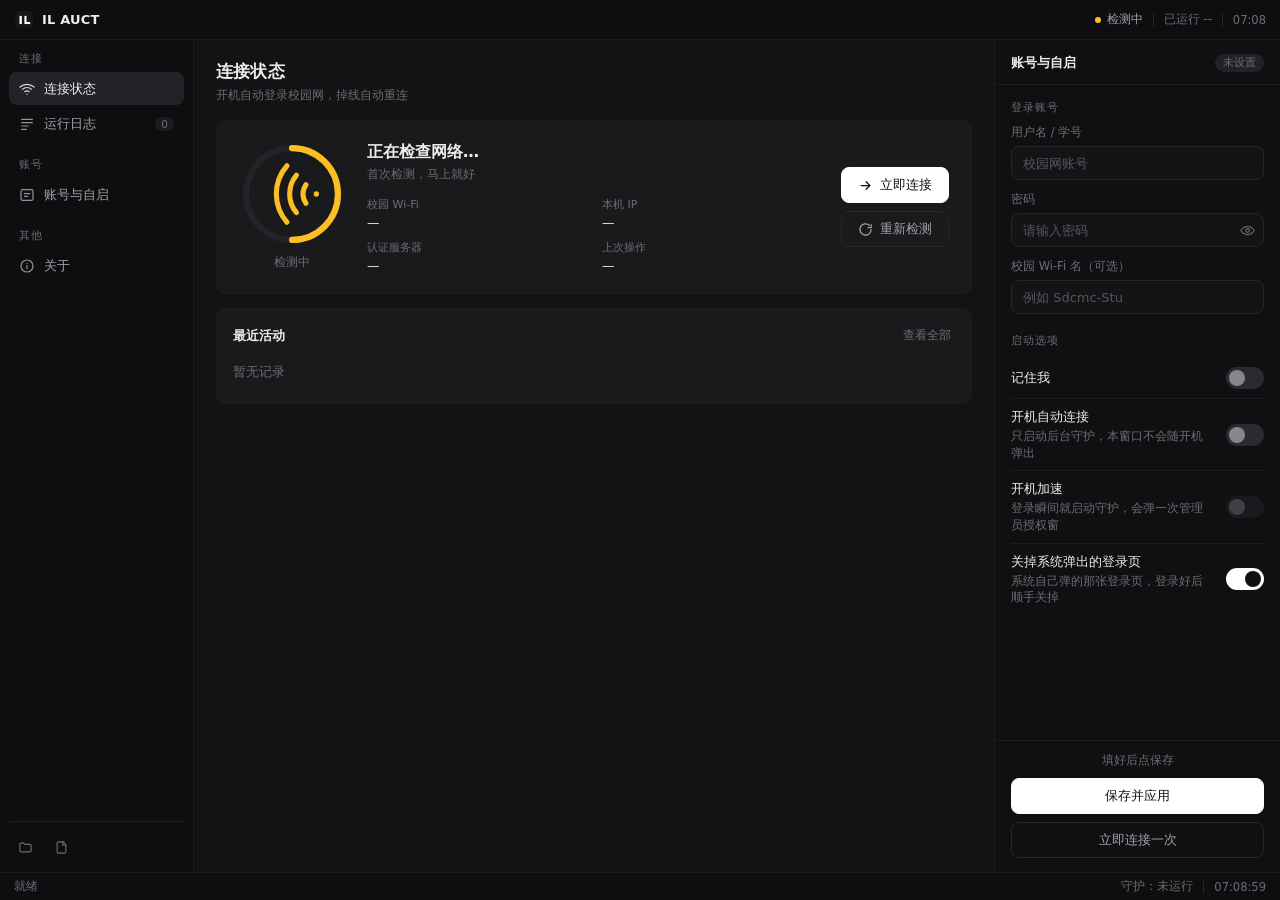
==== CampusNetAssistant/web/index.html @ ff13b821 "feat: IL AUCT 首次提交 校园网自动登录助手：图形外壳 + 守护进程 + 开机加速 + 卸载器。 底层自动登录能力基于 demo133/campusnet（MIT）。  Co-Author" ====
<!DOCTYPE html>
<html lang="zh-CN">
<head>
<meta charset="UTF-8">
<title>IL AUCT</title>
<link rel="icon" href="favicon.ico">
<link rel="stylesheet" href="style.css">
</head>
<body>

<div id="app">

  <!-- ==================== 标题栏 ==================== -->
  <header id="titlebar">
    <div class="tb-left">
      <div class="tb-logo">
        <img src="logo.png" alt="">
      </div>
      <span class="tb-title">IL AUCT</span>
      <span class="tb-ver" id="tb-ver"></span>
    </div>

    <div class="tb-right">
      <div class="tb-stat">
        <span class="tb-dot" id="tb-dot"></span>
        <span id="tb-status-text">检测中</span>
      </div>
      <div class="tb-sep"></div>
      <div class="tb-stat tb-muted" id="tb-uptime">已运行 --</div>
      <div class="tb-sep"></div>
      <div class="tb-stat tb-muted" id="tb-clock">--:--</div>
    </div>
  </header>

  <!-- ==================== 主体 ==================== -->
  <div id="main">

    <!-- ---------- 侧边栏 ---------- -->
    <nav id="sidebar">
      <div class="nav-group">
        <div class="nav-label">连接</div>
        <button class="nav-item active" data-page="home">
          <svg class="ni" viewBox="0 0 24 24" fill="none" stroke="currentColor" stroke-width="1.8" stroke-linecap="round">
            <path d="M5 12.55a11 11 0 0 1 14.08 0"/><path d="M1.42 9a16 16 0 0 1 21.16 0"/>
            <path d="M8.53 16.11a6 6 0 0 1 6.95 0"/><circle cx="12" cy="20" r="1" fill="currentColor" stroke="none"/>
          </svg>
          <span>连接状态</span>
        </button>
        <button class="nav-item" data-page="logs">
          <svg class="ni" viewBox="0 0 24 24" fill="none" stroke="currentColor" stroke-width="1.8" stroke-linecap="round">
            <path d="M4 5h16M4 10h16M4 15h10M4 20h7"/>
          </svg>
          <span>运行日志</span>
          <em class="badge" id="log-badge">0</em>
        </button>
      </div>

      <div class="nav-group">
        <div class="nav-label">账号</div>
        <button class="nav-item" data-page="account">
          <svg class="ni" viewBox="0 0 24 24" fill="none" stroke="currentColor" stroke-width="1.8" stroke-linecap="round">
            <rect x="3" y="4" width="18" height="16" rx="2.5"/><path d="M8 10h8M8 14h5"/>
          </svg>
          <span>账号与自启</span>
        </button>
      </div>

      <div class="nav-group">
        <div class="nav-label">其他</div>
        <button class="nav-item" data-page="about">
          <svg class="ni" viewBox="0 0 24 24" fill="none" stroke="currentColor" stroke-width="1.8" stroke-linecap="round">
            <circle cx="12" cy="12" r="9"/><path d="M12 11v5M12 8h.01"/>
          </svg>
          <span>关于</span>
        </button>
      </div>

      <div class="sidebar-foot">
        <button class="icon-btn" id="btn-data-dir" title="打开数据目录">
          <svg viewBox="0 0 24 24" fill="none" stroke="currentColor" stroke-width="1.8" stroke-linecap="round">
            <path d="M3 7a2 2 0 0 1 2-2h4l2 2h8a2 2 0 0 1 2 2v8a2 2 0 0 1-2 2H5a2 2 0 0 1-2-2z"/>
          </svg>
        </button>
        <button class="icon-btn" id="btn-log-dir" title="打开日志目录">
          <svg viewBox="0 0 24 24" fill="none" stroke="currentColor" stroke-width="1.8" stroke-linecap="round">
            <path d="M14 3v5h5"/><path d="M15 3H7a2 2 0 0 0-2 2v14a2 2 0 0 0 2 2h10a2 2 0 0 0 2-2V8z"/>
          </svg>
        </button>
      </div>
    </nav>

    <!-- ---------- 内容区 ---------- -->
    <section id="content">

      <!-- 页面：连接状态 -->
      <div class="page active" id="page-home">
        <div class="page-head">
          <h1>连接状态</h1>
          <p>开机自动登录校园网，掉线自动重连</p>
        </div>

        <div class="card status-card" id="status-card">
          <div class="status-ring" id="status-ring">
            <svg viewBox="0 0 120 120">
              <circle class="ring-track" cx="60" cy="60" r="52"/>
              <circle class="ring-bar" id="ring-bar" cx="60" cy="60" r="52"/>
            </svg>
            <div class="ring-center">
              <svg class="ring-icon" id="ring-icon" viewBox="0 0 24 24" fill="none" stroke="currentColor" stroke-width="1.9" stroke-linecap="round">
                <path d="M5 12.55a11 11 0 0 1 14.08 0"/><path d="M1.42 9a16 16 0 0 1 21.16 0"/>
                <path d="M8.53 16.11a6 6 0 0 1 6.95 0"/><circle cx="12" cy="20" r="1" fill="currentColor" stroke="none"/>
              </svg>
              <div class="ring-text" id="ring-text">检测中</div>
            </div>
          </div>

          <div class="status-info">
            <div class="status-headline" id="status-headline">正在检查网络…</div>
            <div class="status-sub" id="status-sub">请稍候</div>

            <div class="kv-grid">
              <div class="kv">
                <div class="kv-k">校园 Wi-Fi</div>
                <div class="kv-v" id="kv-ssid">—</div>
              </div>
              <div class="kv">
                <div class="kv-k">本机 IP</div>
                <div class="kv-v" id="kv-ip">—</div>
              </div>
              <div class="kv">
                <div class="kv-k">认证服务器</div>
                <div class="kv-v" id="kv-server">—</div>
              </div>
              <div class="kv">
                <div class="kv-k">上次操作</div>
                <div class="kv-v" id="kv-last">—</div>
              </div>
            </div>
          </div>

          <div class="status-actions">
            <button class="btn btn-primary" id="btn-connect">
              <svg class="bi" viewBox="0 0 24 24" fill="none" stroke="currentColor" stroke-width="2" stroke-linecap="round">
                <path d="M5 12h13M13 6l6 6-6 6"/>
              </svg>
              <span id="btn-connect-text">立即连接</span>
            </button>
            <button class="btn btn-ghost" id="btn-refresh">
              <svg class="bi" viewBox="0 0 24 24" fill="none" stroke="currentColor" stroke-width="2" stroke-linecap="round">
                <path d="M21 12a9 9 0 1 1-3-6.7"/><path d="M21 4v5h-5"/>
              </svg>
              重新检测
            </button>
          </div>
        </div>

        <div class="card">
          <div class="card-head">
            <span class="card-title">最近活动</span>
            <button class="link-btn" data-goto="logs">查看全部</button>
          </div>
          <div class="mini-log" id="mini-log">
            <div class="mini-empty">暂无记录</div>
          </div>
        </div>
      </div>

      <!-- 页面：运行日志 -->
      <div class="page" id="page-logs">
        <div class="page-head">
          <h1>运行日志</h1>
          <p>后台每次检查、每次登录的记录</p>
        </div>
        <div class="card card-flush">
          <div class="card-head">
            <span class="card-title">最近 <span id="log-count">0</span> 条</span>
            <div class="head-actions">
              <button class="btn btn-sm btn-ghost" id="btn-log-refresh">刷新</button>
              <button class="btn btn-sm btn-ghost" id="btn-log-file">打开日志文件</button>
            </div>
          </div>
          <pre class="log-view" id="log-view">加载中…</pre>
        </div>
      </div>

      <!-- 页面：账号与自启 -->
      <div class="page" id="page-account">
        <div class="page-head">
          <h1>账号与自启</h1>
          <p>填好账号密码 → 保存 → 这个窗口就可以关掉了。以后开机后台自动登录，不会再弹出来。</p>
        </div>

        <div class="card">
          <div class="card-head"><span class="card-title">登录账号</span></div>
          <div class="form">
            <label class="field">
              <span class="field-label">用户名 / 学号</span>
              <input type="text" id="in-user" class="input" placeholder="请输入校园网账号" autocomplete="off" spellcheck="false">
            </label>
            <label class="field">
              <span class="field-label">密码</span>
              <div class="input-wrap">
                <input type="password" id="in-pass" class="input" placeholder="请输入密码" autocomplete="off">
                <button class="eye" id="btn-eye" type="button" title="显示 / 隐藏">
                  <svg viewBox="0 0 24 24" fill="none" stroke="currentColor" stroke-width="1.8" stroke-linecap="round">
                    <path d="M1.5 12S5 5.5 12 5.5S22.5 12 22.5 12S19 18.5 12 18.5S1.5 12 1.5 12z"/>
                    <circle cx="12" cy="12" r="3"/>
                  </svg>
                </button>
              </div>
            </label>
            <label class="field">
              <span class="field-label">校园 Wi-Fi 名（可选）</span>
              <input type="text" id="in-ssid" class="input" placeholder="例如 Sdcmc-Stu；留空则只做认证、不自动切换" autocomplete="off" spellcheck="false">
            </label>
          </div>
        </div>

        <div class="card">
          <div class="card-head"><span class="card-title">启动选项</span></div>
          <div class="form">
            <label class="switch-row">
              <span class="switch-text">
                <b>记住我</b>
                <em>把账号密码保存在本机，下次打开自动填好</em>
              </span>
              <span class="switch"><input type="checkbox" id="ck-remember"><i></i></span>
            </label>
            <label class="switch-row">
              <span class="switch-text">
                <b>开机自动连接</b>
                <em>开机后由后台静默守护登录校园网；本软件窗口不会跟着开机弹出</em>
              </span>
              <span class="switch"><input type="checkbox" id="ck-autostart"><i></i></span>
            </label>
            <label class="switch-row">
              <span class="switch-text">
                <b>开机加速</b>
                <em>让守护在登录瞬间就启动，不再排在桌面之后（能早十几秒通网）。开启时会弹一次管理员授权窗</em>
              </span>
              <span class="switch"><input type="checkbox" id="ck-fastboot"><i></i></span>
            </label>
            <label class="switch-row">
              <span class="switch-text">
                <b>关掉系统弹出的登录页</b>
                <em>Windows 检测到校园网需要认证时会自己弹一张登录页；本程序登录好后顺手把它关掉</em>
              </span>
              <span class="switch"><input type="checkbox" id="ck-popup"><i></i></span>
            </label>
            <div class="hint" id="autostart-hint"></div>
          </div>
        </div>

        <div class="form-actions">
          <button class="btn btn-primary" id="btn-save">
            <svg class="bi" viewBox="0 0 24 24" fill="none" stroke="currentColor" stroke-width="2" stroke-linecap="round">
              <path d="M5 13l4 4L19 7"/>
            </svg>
            保存并应用
          </button>
          <button class="btn btn-ghost" id="btn-test">测试登录</button>
        </div>

        <div class="card note-card">
          <div class="card-head"><span class="card-title">说明</span></div>
          <ul class="notes">
            <li>密码保存在本机 <code id="path-cfg">config.json</code>，不会上传到任何地方。</li>
            <li>「开机自动连接」写进系统启动项（注册表 Run）。开机拉起的是<b>无界面的后台守护进程</b>，不是这个窗口 —— 想关掉随时取消勾选并保存。</li>
            <li>「开机加速」会在系统里多建一个<b>「登录时」计划任务</b>，让守护在登录瞬间就启动 —— 比系统启动项早十几秒。开启和关闭都要管理员权限，所以会弹一次授权窗；取消勾选保存即移除。</li>
            <li>设置完可以直接关掉窗口，后台照常运行；哪天想改账号或换 Wi-Fi，再打开它就回来了。</li>
            <li>「校园 Wi-Fi 名」填了以后，开机若是先连上了别的网络，会自动切回校园网；留空则只做认证、不切网。</li>
            <li>如果不想保存密码，取消「记住我」即可 —— 但这样开机就没法自动登录了。</li>
          </ul>
        </div>
      </div>

      <!-- 页面：关于 -->
      <div class="page" id="page-about">
        <div class="page-head">
          <h1>关于</h1>
          <p>校园网自动登录工具</p>
        </div>

        <div class="card">
          <div class="card-head"><span class="card-title">运行状态</span></div>
          <div class="kv-grid kv-grid-2">
            <div class="kv"><div class="kv-k">版本</div><div class="kv-v" id="ab-ver">—</div></div>
            <div class="kv"><div class="kv-k">认证方式</div><div class="kv-v" id="ab-provider">—</div></div>
            <div class="kv"><div class="kv-k">配置目录</div><div class="kv-v mono" id="ab-cfgdir">—</div></div>
            <div class="kv"><div class="kv-k">日志文件</div><div class="kv-v mono" id="ab-logfile">—</div></div>
          </div>
          <div class="head-actions" style="margin-top:14px">
            <button class="btn btn-sm btn-ghost" id="btn-open-cfgdir">打开配置目录</button>
            <button class="btn btn-sm btn-ghost" id="btn-open-logfile">打开日志文件</button>
            <button class="btn btn-sm btn-ghost" id="btn-open-dir">打开配置文件夹</button>
          </div>
        </div>

        <div class="card">
          <div class="card-head"><span class="card-title">它做了什么</span></div>
          <ul class="notes">
            <li>用你填的账号密码，走学校门户的认证接口登录，全程在后台完成。</li>
            <li>每 3 分钟检查一次网络；掉线了自动重连，被切到别的 Wi-Fi 也会自己切回校园网。</li>
            <li>开机后 3 分钟是「热身期」：立刻试第一次，之后每 5 秒一次，所以在刚开机那几十秒里连得比较积极。</li>
            <li>开机自启的是<b>后台静默守护</b>，不是这个窗口 —— 这个窗口只在你手动打开时才出现。</li>
          </ul>
        </div>
      </div>

    </section>

    <!-- ---------- 右侧面板：账号与自启（常驻） ---------- -->
    <aside id="panel">
      <div class="panel-head">
        <span class="panel-title">账号与自启</span>
        <span class="pill" id="pill-state">未保存</span>
      </div>

      <div class="panel-scroll">
        <div class="panel-group">
          <div class="panel-group-title">登录账号</div>
          <label class="field">
            <span class="field-label">用户名 / 学号</span>
            <input type="text" id="p-user" class="input" placeholder="校园网账号" autocomplete="off" spellcheck="false">
          </label>
          <label class="field">
            <span class="field-label">密码</span>
            <div class="input-wrap">
              <input type="password" id="p-pass" class="input" placeholder="密码" autocomplete="off">
              <button class="eye" id="p-eye" type="button" title="显示 / 隐藏">
                <svg viewBox="0 0 24 24" fill="none" stroke="currentColor" stroke-width="1.8" stroke-linecap="round">
                  <path d="M1.5 12S5 5.5 12 5.5S22.5 12 22.5 12S19 18.5 12 18.5S1.5 12 1.5 12z"/>
                  <circle cx="12" cy="12" r="3"/>
                </svg>
              </button>
            </div>
          </label>
          <label class="field">
            <span class="field-label">校园 Wi-Fi 名（可选）</span>
            <input type="text" id="p-ssid" class="input" placeholder="例如 Sdcmc-Stu" autocomplete="off" spellcheck="false">
          </label>
        </div>

        <div class="panel-group">
          <div class="panel-group-title">启动选项</div>
          <label class="switch-row">
            <span class="switch-text"><b>记住我</b></span>
            <span class="switch"><input type="checkbox" id="p-remember"><i></i></span>
          </label>
          <label class="switch-row">
            <span class="switch-text">
              <b>开机自动连接</b>
              <em>只启动后台守护，本窗口不会随开机弹出</em>
            </span>
            <span class="switch"><input type="checkbox" id="p-autostart"><i></i></span>
          </label>
          <label class="switch-row">
            <span class="switch-text">
              <b>开机加速</b>
              <em>登录瞬间就启动守护，会弹一次管理员授权窗</em>
            </span>
            <span class="switch"><input type="checkbox" id="p-fastboot"><i></i></span>
          </label>
          <label class="switch-row">
            <span class="switch-text">
              <b>关掉系统弹出的登录页</b>
              <em>系统自己弹的那张登录页，登录好后顺手关掉</em>
            </span>
            <span class="switch"><input type="checkbox" id="p-popup"><i></i></span>
          </label>
          <div class="hint" id="p-hint"></div>
        </div>
      </div>

      <div class="panel-foot">
        <div class="panel-note" id="panel-note">填好后点保存</div>
        <button class="btn btn-primary btn-block" id="p-save">保存并应用</button>
        <button class="btn btn-ghost btn-block" id="p-connect">立即连接一次</button>
      </div>
    </aside>
  </div>

  <!-- ==================== 状态栏 ==================== -->
  <footer id="statusbar">
    <div class="sb-left">
      <span class="sb-item" id="sb-state">就绪</span>
    </div>
    <div class="sb-right">
      <span class="sb-item" id="sb-watch">守护：未运行</span>
      <span class="sb-sep"></span>
      <span class="sb-item" id="sb-time">--:--:--</span>
    </div>
  </footer>
</div>

<div id="toast-wrap"></div>
<script src="app.js"></script>
</body>
</html>
---- CampusNetAssistant/web/style.css ----
/* ============================================================
   IL AUCT —— 深色界面
   视觉参考：AIAS（Tauri/WebView2 深色工具类应用）
   标题栏 + 左导航 + 中内容 + 右参数面板 + 底部状态栏
   ============================================================ */

:root {
  --bg:            #0b0b0c;
  --bg-side:       #0e0e10;
  --bg-main:       #131315;
  --bg-panel:      #101012;
  --card:          #1a1a1d;
  --card-hi:       #202024;
  --border:        #26262b;
  --border-soft:   #1e1e22;
  --text:          #ededf0;
  --text-2:        #a1a1a8;
  --text-3:        #6c6c74;
  --green:         #4ade80;
  --red:           #f87171;
  --amber:         #fbbf24;
  --blue:          #60a5fa;
  --radius:        10px;
  --radius-sm:     8px;
}

* { box-sizing: border-box; }

html, body {
  height: 100%; margin: 0; padding: 0;
  background: var(--bg);
  overflow: hidden;
}

body {
  font-family: "Microsoft YaHei UI", "Microsoft YaHei", "Segoe UI", system-ui, sans-serif;
  font-size: 13px;
  color: var(--text);
  -webkit-font-smoothing: antialiased;
  user-select: none;
  cursor: default;
}

input, textarea { user-select: text; }

#app { display: flex; flex-direction: column; height: 100vh; }

/* ==================== 标题栏 ==================== */
#titlebar {
  flex: 0 0 auto; height: 40px;
  display: flex; align-items: center; justify-content: space-between;
  padding: 0 14px;
  background: var(--bg-side);
  border-bottom: 1px solid var(--border-soft);
}

.tb-left { display: flex; align-items: center; gap: 8px; }
.tb-logo {
  width: 20px; height: 20px; display: grid; place-items: center;
}
.tb-logo img, .tb-logo svg { width: 18px; height: 18px; display: block; border-radius: 5px; }
.tb-title { font-size: 13px; font-weight: 600; letter-spacing: .2px; }
.tb-ver { font-size: 11px; color: var(--text-3); }

.tb-right { display: flex; align-items: center; gap: 10px; }
.tb-stat {
  display: flex; align-items: center; gap: 6px;
  font-size: 11.5px; color: var(--text-2);
}
.tb-muted { color: var(--text-3); }
.tb-sep { width: 1px; height: 14px; background: var(--border); }

.tb-dot {
  width: 6px; height: 6px; border-radius: 50%;
  background: var(--text-3); flex: 0 0 auto;
}
.tb-dot.on  { background: var(--green); box-shadow: 0 0 7px rgba(74,222,128,.55); }
.tb-dot.off { background: var(--red);   box-shadow: 0 0 7px rgba(248,113,113,.5); }
.tb-dot.busy{ background: var(--amber); }

.win-btns { display: flex; gap: 2px; margin-left: 2px; }
.win-btn {
  width: 30px; height: 26px; border: 0; background: transparent;
  color: var(--text-2); border-radius: 6px; cursor: pointer;
  display: grid; place-items: center;
}
.win-btn svg { width: 12px; height: 12px; stroke: currentColor; stroke-width: 1.4; fill: none; }
.win-btn:hover { background: #232327; color: var(--text); }
.win-close:hover { background: #c0392b; color: #fff; }

/* ==================== 主体 ==================== */
#main { flex: 1 1 auto; display: flex; min-height: 0; }

/* ---------- 侧边栏 ---------- */
#sidebar {
  flex: 0 0 auto; width: 194px;
  background: var(--bg-side);
  border-right: 1px solid var(--border-soft);
  display: flex; flex-direction: column;
  padding: 12px 9px 10px;
}
.nav-group { margin-bottom: 16px; }
.nav-label {
  font-size: 10.5px; color: var(--text-3);
  letter-spacing: .9px; padding: 0 10px 6px;
}
.nav-item {
  display: flex; align-items: center; gap: 9px;
  width: 100%; height: 33px; padding: 0 10px; margin-bottom: 2px;
  border: 0; border-radius: var(--radius-sm);
  background: transparent; color: var(--text-2);
  font-size: 13px; font-family: inherit; text-align: left;
  cursor: pointer; transition: background .13s, color .13s;
}
.nav-item:hover { background: #17171a; color: var(--text); }
.nav-item.active { background: #232327; color: var(--text); font-weight: 500; }
.nav-item .ni { width: 16px; height: 16px; flex: 0 0 auto; opacity: .9; }
.nav-item .badge {
  margin-left: auto; font-style: normal; font-size: 10.5px;
  color: var(--text-3); background: #1c1c20;
  padding: 1px 6px; border-radius: 99px;
}
.nav-item.active .badge { color: var(--text-2); background: #2e2e34; }

.sidebar-foot {
  margin-top: auto; display: flex; gap: 4px;
  padding-top: 10px; border-top: 1px solid var(--border-soft);
}
.icon-btn {
  width: 32px; height: 30px; border: 0; border-radius: 7px;
  background: transparent; color: var(--text-3); cursor: pointer;
  display: grid; place-items: center;
}
.icon-btn svg { width: 15px; height: 15px; }
.icon-btn:hover { background: #1c1c20; color: var(--text); }

/* ---------- 内容区 ---------- */
#content {
  flex: 1 1 auto; min-width: 0; overflow-y: auto;
  background: var(--bg-main);
  padding: 20px 22px 26px;
}

.page { display: none; }
.page.active { display: block; animation: fade .16s ease; }
@keyframes fade { from { opacity: 0; transform: translateY(4px);} to { opacity: 1; transform: none;} }

.page-head { margin-bottom: 16px; }
.page-head h1 {
  margin: 0 0 4px; font-size: 17px; font-weight: 600; letter-spacing: .2px;
}
.page-head p { margin: 0; font-size: 12px; color: var(--text-3); }

.card {
  background: var(--card);
  border: 1px solid var(--border-soft);
  border-radius: var(--radius);
  padding: 16px;
  margin-bottom: 14px;
}
.card-flush { padding: 0; overflow: hidden; }
.card-head {
  display: flex; align-items: center; justify-content: space-between;
  margin-bottom: 12px;
}
.card-flush .card-head { padding: 14px 16px 10px; margin-bottom: 0; }
.card-title { font-size: 13px; font-weight: 600; }
.head-actions { display: flex; gap: 8px; }

.link-btn {
  border: 0; background: transparent; color: var(--text-3);
  font-size: 12px; font-family: inherit; cursor: pointer; padding: 2px 4px;
  border-radius: 5px;
}
.link-btn:hover { color: var(--text); background: #202024; }

/* ---------- 状态卡 ---------- */
.status-card {
  display: flex; align-items: center; gap: 22px;
  padding: 20px 22px;
}

/* 圈 106px 在顶部，状态文字挂在圈下方 —— 容器高度要把文字那一条也算进去 */
.status-ring { position: relative; width: 106px; height: 132px; flex: 0 0 auto; }
.status-ring > svg { position: absolute; top: 0; left: 0; width: 106px; height: 106px; transform: rotate(-90deg); }
.ring-track { fill: none; stroke: #232328; stroke-width: 7; }
.ring-bar {
  fill: none; stroke: var(--text-3); stroke-width: 7; stroke-linecap: round;
  stroke-dasharray: 327; stroke-dashoffset: 327;
  transition: stroke-dashoffset .7s cubic-bezier(.4,0,.2,1), stroke .3s;
}
.status-ring.on  .ring-bar { stroke: var(--green); stroke-dashoffset: 0; }
.status-ring.off .ring-bar { stroke: var(--red);   stroke-dashoffset: 82; }
.status-ring.busy .ring-bar { stroke: var(--amber); stroke-dashoffset: 164; }

/* WiFi 图标独占圈的正中：横平竖直摆正，放大到接近圈内径的 2/3 */
.ring-center {
  position: absolute; top: 0; left: 0;
  width: 106px; height: 106px;
  display: flex; align-items: center; justify-content: center;
}
.status-ring .ring-icon {
  width: 64px; height: 64px; flex: 0 0 auto;
  /* WiFi 图标原生是「竖着」的三弧 + 底部一个圆点，逆时针转 90° 让它横过来。
     translateY(-8px) 写在后面（先执行）：path 在 24 的 viewBox 里纵向只占 y=9~21，
     居中后会视觉偏下 8px，先抵消掉再旋转，转完才严丝合缝落在圈心。
     left 是水平微调：旋转后图标内容几何中心比圈心偏左 5.3px（浏览器实测），
     右移 5px 几何上就压正了；再 +2px 是照视觉手感补的 —— 左半边三条弧笔画重，
     几何居中了眼睛仍会读成偏左。 */
  position: relative; left: 11px;
  transform: rotate(-90deg) translateY(-8px);
  color: var(--text-2); transition: color .3s;
}
.status-ring.on  .ring-icon { color: var(--green); }
.status-ring.off .ring-icon { color: var(--red); }
.status-ring.busy .ring-icon { color: var(--amber); }
/* 圈下方：宽度锁死成圈的直径，text-align 居中 = 文字与圈同心 */
.ring-text {
  position: absolute; top: 106px; left: 0; width: 106px;
  margin-top: 7px; text-align: center; white-space: nowrap;
  font-size: 12px; color: var(--text-3);
}

.status-info { flex: 1 1 auto; min-width: 0; }
.status-headline { font-size: 16px; font-weight: 600; margin-bottom: 3px; }
.status-sub { font-size: 12px; color: var(--text-3); margin-bottom: 14px; }

.kv-grid {
  display: grid; grid-template-columns: repeat(2, minmax(0, 1fr));
  gap: 10px 18px;
}
.kv-grid-2 { grid-template-columns: repeat(2, minmax(0, 1fr)); }
.kv { min-width: 0; }
.kv-k { font-size: 11px; color: var(--text-3); margin-bottom: 3px; }
.kv-v {
  font-size: 12.5px; color: var(--text);
  overflow: hidden; text-overflow: ellipsis; white-space: nowrap;
}
.kv-v.mono { font-family: Consolas, "Cascadia Mono", monospace; font-size: 11.5px; color: var(--text-2); }

.status-actions {
  flex: 0 0 auto; display: flex; flex-direction: column; gap: 8px;
}

/* ---------- 按钮 ---------- */
.btn {
  display: inline-flex; align-items: center; justify-content: center; gap: 7px;
  height: 36px; padding: 0 16px;
  border: 1px solid transparent; border-radius: var(--radius-sm);
  font-family: inherit; font-size: 13px; font-weight: 500;
  cursor: pointer; white-space: nowrap;
  transition: background .14s, color .14s, border-color .14s, opacity .14s;
}
.btn .bi { width: 15px; height: 15px; flex: 0 0 auto; }
.btn-sm { height: 30px; padding: 0 12px; font-size: 12px; }
.btn-block { width: 100%; }

.btn-primary { background: #ffffff; color: #101012; border-color: #ffffff; }
.btn-primary:hover { background: #dededf; border-color: #dededf; }
.btn-primary:active { background: #c9c9cb; }

.btn-ghost { background: transparent; color: var(--text-2); border-color: var(--border); }
.btn-ghost:hover { background: var(--card-hi); color: var(--text); border-color: #303036; }

.btn:disabled { opacity: .45; cursor: not-allowed; }

/* ---------- 表单 ---------- */
.form { display: flex; flex-direction: column; gap: 14px; }
.form-actions { display: flex; gap: 9px; margin: 4px 0 16px; }

.field { display: block; }
.field-label {
  display: block; font-size: 11.5px; color: var(--text-3); margin-bottom: 6px;
}
.input {
  width: 100%; height: 34px; padding: 0 11px;
  background: #141417; border: 1px solid var(--border);
  border-radius: var(--radius-sm);
  color: var(--text); font-size: 13px; font-family: inherit;
  outline: none; transition: border-color .14s, background .14s;
}
.input::placeholder { color: #55555d; }
.input:focus { border-color: #3a3a44; background: #17171a; }

.input-wrap { position: relative; }
.input-wrap .input { padding-right: 36px; }
.eye {
  position: absolute; right: 4px; top: 4px;
  width: 26px; height: 26px; border: 0; border-radius: 6px;
  background: transparent; color: var(--text-3); cursor: pointer;
  display: grid; place-items: center;
}
.eye svg { width: 15px; height: 15px; }
.eye:hover { color: var(--text); background: #202024; }

/* 开关行 */
.switch-row {
  display: flex; align-items: center; justify-content: space-between;
  gap: 12px; padding: 9px 0; cursor: pointer;
}
.switch-row + .switch-row { border-top: 1px solid var(--border-soft); }
.switch-text { display: flex; flex-direction: column; gap: 2px; min-width: 0; }
.switch-text b { font-size: 13px; font-weight: 500; }
.switch-text em {
  font-style: normal; font-size: 11.5px; color: var(--text-3); line-height: 1.45;
}

.switch { position: relative; width: 38px; height: 22px; flex: 0 0 auto; }
.switch input { position: absolute; opacity: 0; width: 0; height: 0; }
.switch i {
  position: absolute; inset: 0; border-radius: 99px;
  background: #2a2a31; transition: background .18s;
}
.switch i::after {
  content: ""; position: absolute; width: 16px; height: 16px;
  left: 3px; top: 3px; border-radius: 50%;
  background: #86868f; transition: transform .18s, background .18s;
}
.switch input:checked + i { background: #ffffff; }
.switch input:checked + i::after { transform: translateX(16px); background: #101012; }
.switch input:disabled + i { opacity: .4; }

.hint {
  font-size: 11.5px; color: var(--amber); line-height: 1.5;
  padding-top: 8px; min-height: 0;
}
.hint:empty { display: none; }

.notes { margin: 0; padding-left: 17px; }
.notes li {
  font-size: 12.5px; color: var(--text-2); line-height: 1.85;
}
.notes code {
  font-family: Consolas, monospace; font-size: 11.5px;
  background: #141417; padding: 1px 5px; border-radius: 4px; color: var(--text-2);
}

/* ---------- 最近活动 ---------- */
.mini-log { display: flex; flex-direction: column; }
.mini-empty { font-size: 12.5px; color: var(--text-3); padding: 6px 0; }
.mini-row {
  display: flex; align-items: baseline; gap: 10px;
  padding: 7px 0; font-size: 12.5px; color: var(--text-2);
}
.mini-row + .mini-row { border-top: 1px solid var(--border-soft); }
.mini-time {
  flex: 0 0 auto; font-family: Consolas, monospace; font-size: 11.5px; color: var(--text-3);
}
.mini-text { overflow: hidden; text-overflow: ellipsis; white-space: nowrap; }
.mini-row.ok  .mini-text { color: var(--green); }
.mini-row.err .mini-text { color: var(--red); }
.mini-row.warn .mini-text { color: var(--amber); }

/* ---------- 日志视图 ---------- */
.log-view {
  margin: 0; padding: 14px 16px 16px;
  font-family: Consolas, "Cascadia Mono", monospace;
  font-size: 11.5px; line-height: 1.75; color: var(--text-2);
  background: #0f0f11; max-height: calc(100vh - 262px);
  overflow: auto; white-space: pre-wrap; word-break: break-word;
}
.log-view:empty::before { content: "暂无日志"; color: var(--text-3); }

/* ---------- 右侧面板 ---------- */
#panel {
  flex: 0 0 auto; width: 286px;
  background: var(--bg-panel);
  border-left: 1px solid var(--border-soft);
  display: flex; flex-direction: column;
}
.panel-head {
  flex: 0 0 auto; display: flex; align-items: center; justify-content: space-between;
  padding: 14px 16px 12px; border-bottom: 1px solid var(--border-soft);
}
.panel-title { font-size: 13px; font-weight: 600; }
.pill {
  font-size: 10.5px; padding: 2px 8px; border-radius: 99px;
  background: #232327; color: var(--text-3);
}
.pill.ok   { background: rgba(74,222,128,.14); color: var(--green); }
.pill.warn { background: rgba(251,191,36,.14); color: var(--amber); }

.panel-scroll { flex: 1 1 auto; overflow-y: auto; padding: 16px; }
.panel-group { margin-bottom: 20px; }
.panel-group-title {
  font-size: 10.5px; color: var(--text-3); letter-spacing: .9px; margin-bottom: 10px;
}
.panel-group .field + .field { margin-top: 12px; }

.panel-foot {
  flex: 0 0 auto; padding: 12px 16px 14px;
  border-top: 1px solid var(--border-soft);
  display: flex; flex-direction: column; gap: 8px;
}
.panel-note { font-size: 11.5px; color: var(--text-3); text-align: center; margin-bottom: 2px; }
.panel-note.ok  { color: var(--green); }
.panel-note.err { color: var(--red); }

/* ---------- 状态栏 ---------- */
#statusbar {
  flex: 0 0 auto; height: 28px;
  display: flex; align-items: center; justify-content: space-between;
  padding: 0 14px;
  background: var(--bg-side);
  border-top: 1px solid var(--border-soft);
  font-size: 11.5px; color: var(--text-3);
}
.sb-left, .sb-right { display: flex; align-items: center; gap: 10px; }
.sb-sep { width: 1px; height: 12px; background: var(--border); }
.sb-item { white-space: nowrap; }
.sb-item.on  { color: var(--green); }
.sb-item.off { color: var(--text-3); }

/* ---------- Toast ---------- */
#toast-wrap {
  position: fixed; right: 18px; bottom: 44px; z-index: 99;
  display: flex; flex-direction: column; gap: 8px; align-items: flex-end;
}
.toast {
  background: #1e1e22; border: 1px solid var(--border);
  border-left: 3px solid var(--blue);
  border-radius: 8px; padding: 10px 14px; max-width: 340px;
  font-size: 12.5px; line-height: 1.55; color: var(--text);
  box-shadow: 0 10px 28px rgba(0,0,0,.55);
  animation: toastIn .18s ease;
}
.toast.ok   { border-left-color: var(--green); }
.toast.err  { border-left-color: var(--red); }
.toast.warn { border-left-color: var(--amber); }
.toast.out  { animation: toastOut .2s ease forwards; }
@keyframes toastIn  { from { opacity: 0; transform: translateX(14px); } to { opacity: 1; transform: none; } }
@keyframes toastOut { to   { opacity: 0; transform: translateX(14px); } }

/* ---------- 滚动条 ---------- */
::-webkit-scrollbar { width: 9px; height: 9px; }
::-webkit-scrollbar-track { background: transparent; }
::-webkit-scrollbar-thumb {
  background: #2b2b31; border-radius: 99px; border: 2px solid transparent;
  background-clip: padding-box;
}
::-webkit-scrollbar-thumb:hover { background: #3a3a42; background-clip: padding-box; }
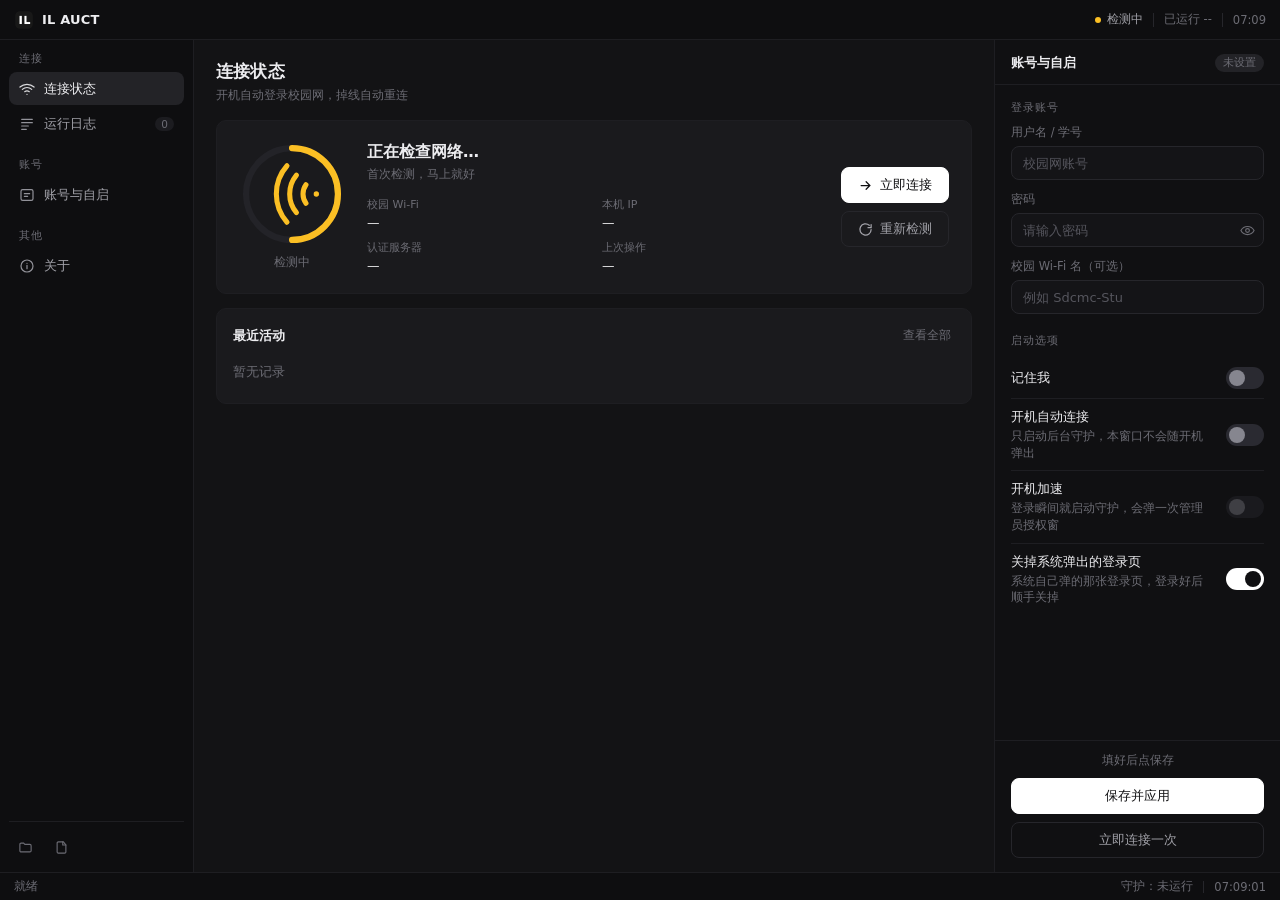
==== commit 7dd81181: "feat: 加入自动更新 - 新增 updater.py：查 GitHub Release、经国内加速镜像下载、生成替换脚本   · 检查走 api.github.com，下载走 gh-proxy.c" ====
--- a/CampusNetAssistant/web/index.html
+++ b/CampusNetAssistant/web/index.html
@@ -296,6 +296,24 @@
           </div>
         </div>
 
+        <div class="card" id="update-card">
+          <div class="card-head">
+            <span class="card-title">软件更新</span>
+            <span class="pill" id="up-pill" style="display:none">有新版本</span>
+          </div>
+          <div class="kv-grid kv-grid-2">
+            <div class="kv"><div class="kv-k">当前版本</div><div class="kv-v" id="up-current">—</div></div>
+            <div class="kv"><div class="kv-k">最新版本</div><div class="kv-v" id="up-latest">—</div></div>
+          </div>
+          <div class="hint" id="up-note"></div>
+          <pre class="up-notes" id="up-body" style="display:none"></pre>
+          <div class="up-bar" id="up-bar" style="display:none"><i id="up-fill"></i></div>
+          <div class="head-actions" style="margin-top:14px">
+            <button class="btn btn-sm btn-ghost" id="btn-check-update">检查更新</button>
+            <button class="btn btn-sm btn-primary" id="btn-do-update" style="display:none">立即更新</button>
+          </div>
+        </div>
+
         <div class="card">
           <div class="card-head"><span class="card-title">它做了什么</span></div>
           <ul class="notes">
--- a/CampusNetAssistant/web/style.css
+++ b/CampusNetAssistant/web/style.css
@@ -431,6 +431,30 @@
 @keyframes toastIn  { from { opacity: 0; transform: translateX(14px); } to { opacity: 1; transform: none; } }
 @keyframes toastOut { to   { opacity: 0; transform: translateX(14px); } }
 
+/* ---------- 软件更新 ---------- */
+#update-card .card-head { justify-content: space-between; align-items: center; }
+
+.up-notes {
+  margin: 10px 0 0; padding: 10px 12px;
+  background: var(--bg); border: 1px solid var(--border-soft);
+  border-radius: var(--radius-sm);
+  font-family: inherit; font-size: 12px; line-height: 1.65;
+  color: var(--text-2); white-space: pre-wrap; word-break: break-word;
+  max-height: 190px; overflow: auto; user-select: text;
+}
+
+.up-bar {
+  margin-top: 12px; height: 6px;
+  background: var(--bg); border: 1px solid var(--border-soft);
+  border-radius: 99px; overflow: hidden;
+}
+.up-bar i {
+  display: block; height: 100%; width: 0;
+  background: var(--blue); border-radius: 99px;
+  transition: width .18s ease;
+}
+.up-bar.done i { background: var(--green); }
+
 /* ---------- 滚动条 ---------- */
 ::-webkit-scrollbar { width: 9px; height: 9px; }
 ::-webkit-scrollbar-track { background: transparent; }
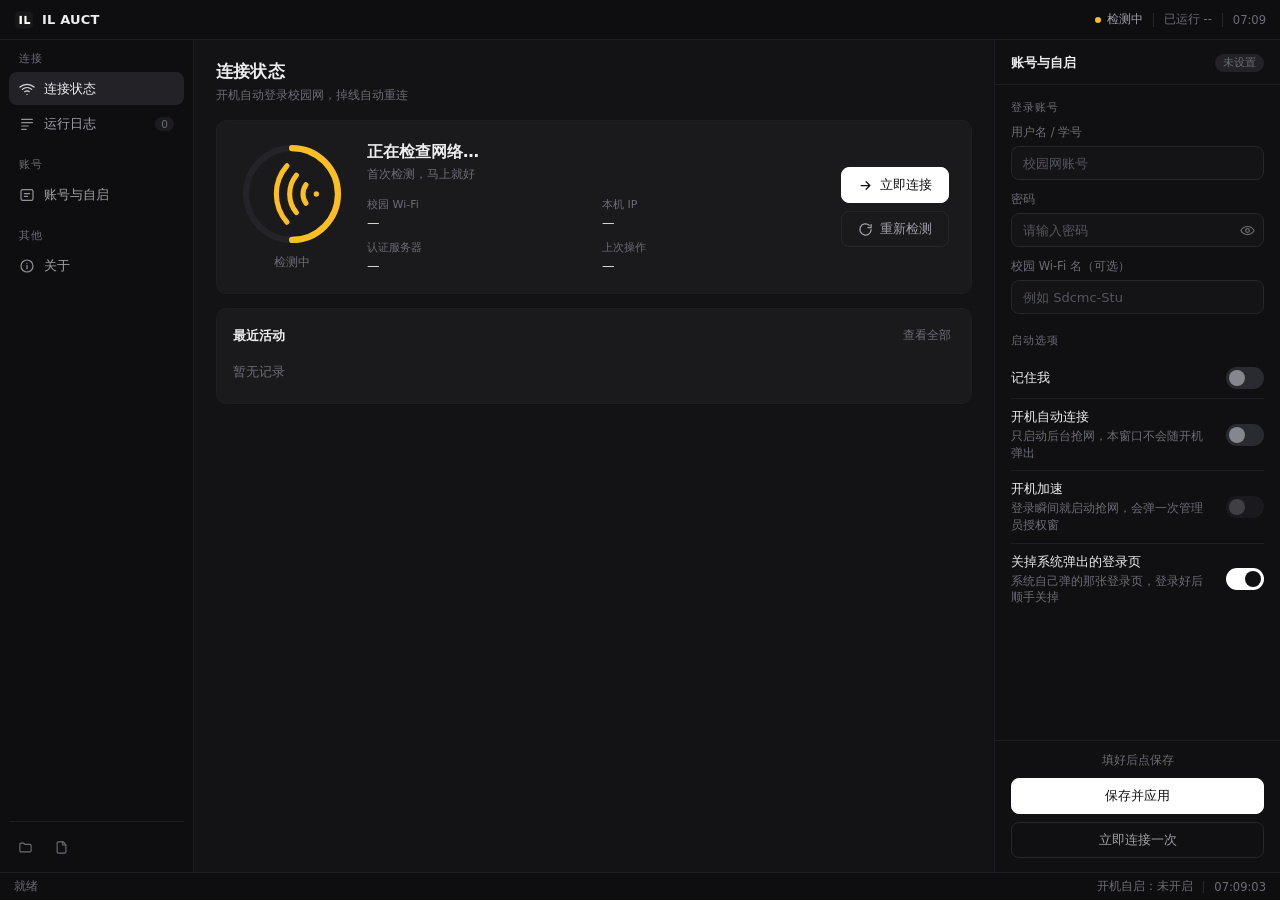
==== commit 33aa9b39: "feat: 守护改成开机抢网 —— 连上即退出，不再常驻 原来是常驻守护：每 3 分钟检查一轮、掉线自动补登录。现在改成一次性任务： 登录时被拉起，180 秒内每 5 秒试一轮，连上就退出进程。连上之" ====
--- a/CampusNetAssistant/web/index.html
+++ b/CampusNetAssistant/web/index.html
@@ -229,14 +229,14 @@
             <label class="switch-row">
               <span class="switch-text">
                 <b>开机自动连接</b>
-                <em>开机后由后台静默守护登录校园网；本软件窗口不会跟着开机弹出</em>
+                <em>开机后在后台自动登录校园网，连上就收工；本软件窗口不会跟着开机弹出</em>
               </span>
               <span class="switch"><input type="checkbox" id="ck-autostart"><i></i></span>
             </label>
             <label class="switch-row">
               <span class="switch-text">
                 <b>开机加速</b>
-                <em>让守护在登录瞬间就启动，不再排在桌面之后（能早十几秒通网）。开启时会弹一次管理员授权窗</em>
+                <em>让抢网进程在登录瞬间就启动，不再排在桌面之后（能早十几秒通网）。开启时会弹一次管理员授权窗</em>
               </span>
               <span class="switch"><input type="checkbox" id="ck-fastboot"><i></i></span>
             </label>
@@ -265,9 +265,9 @@
           <div class="card-head"><span class="card-title">说明</span></div>
           <ul class="notes">
             <li>密码保存在本机 <code id="path-cfg">config.json</code>，不会上传到任何地方。</li>
-            <li>「开机自动连接」写进系统启动项（注册表 Run）。开机拉起的是<b>无界面的后台守护进程</b>，不是这个窗口 —— 想关掉随时取消勾选并保存。</li>
-            <li>「开机加速」会在系统里多建一个<b>「登录时」计划任务</b>，让守护在登录瞬间就启动 —— 比系统启动项早十几秒。开启和关闭都要管理员权限，所以会弹一次授权窗；取消勾选保存即移除。</li>
-            <li>设置完可以直接关掉窗口，后台照常运行；哪天想改账号或换 Wi-Fi，再打开它就回来了。</li>
+            <li>「开机自动连接」写进系统启动项（注册表 Run）。开机拉起的是<b>无界面的后台抢网进程</b> —— 它把网弄通就退出，不在后台常驻。想关掉随时取消勾选并保存。</li>
+            <li>「开机加速」会在系统里多建一个<b>「登录时」计划任务</b>，让抢网进程在登录瞬间就启动 —— 比系统启动项早十几秒。开启和关闭都要管理员权限，所以会弹一次授权窗；取消勾选保存即移除。</li>
+            <li>设置完可以直接关掉窗口；哪天想改账号或换 Wi-Fi，再打开它就回来了。</li>
             <li>「校园 Wi-Fi 名」填了以后，开机若是先连上了别的网络，会自动切回校园网；留空则只做认证、不切网。</li>
             <li>如果不想保存密码，取消「记住我」即可 —— 但这样开机就没法自动登录了。</li>
           </ul>
@@ -318,9 +318,10 @@
           <div class="card-head"><span class="card-title">它做了什么</span></div>
           <ul class="notes">
             <li>用你填的账号密码，走学校门户的认证接口登录，全程在后台完成。</li>
-            <li>每 3 分钟检查一次网络；掉线了自动重连，被切到别的 Wi-Fi 也会自己切回校园网。</li>
-            <li>开机后 3 分钟是「热身期」：立刻试第一次，之后每 5 秒一次，所以在刚开机那几十秒里连得比较积极。</li>
-            <li>开机自启的是<b>后台静默守护</b>，不是这个窗口 —— 这个窗口只在你手动打开时才出现。</li>
+            <li>只在开机时抢一次网：连上就收工，进程直接退出，不在后台常驻。</li>
+            <li>开机后 180 秒内每 5 秒试一轮（连 Wi-Fi + 探测 + 认证），所以刚开机那几十秒里连得比较积极；180 秒还没连上会弹框问你要不要再试一轮。</li>
+            <li>连上之后的掉线不再自动重连 —— 想连回来，打开一次本软件即可（它会在后台再抢一次）。</li>
+            <li>开机自启的是<b>后台抢网进程</b>，不是这个窗口 —— 这个窗口只在你手动打开时才出现。</li>
           </ul>
         </div>
       </div>
@@ -368,14 +369,14 @@
           <label class="switch-row">
             <span class="switch-text">
               <b>开机自动连接</b>
-              <em>只启动后台守护，本窗口不会随开机弹出</em>
+              <em>只启动后台抢网，本窗口不会随开机弹出</em>
             </span>
             <span class="switch"><input type="checkbox" id="p-autostart"><i></i></span>
           </label>
           <label class="switch-row">
             <span class="switch-text">
               <b>开机加速</b>
-              <em>登录瞬间就启动守护，会弹一次管理员授权窗</em>
+              <em>登录瞬间就启动抢网，会弹一次管理员授权窗</em>
             </span>
             <span class="switch"><input type="checkbox" id="p-fastboot"><i></i></span>
           </label>
@@ -404,7 +405,7 @@
       <span class="sb-item" id="sb-state">就绪</span>
     </div>
     <div class="sb-right">
-      <span class="sb-item" id="sb-watch">守护：未运行</span>
+      <span class="sb-item" id="sb-watch">开机自启：--</span>
       <span class="sb-sep"></span>
       <span class="sb-item" id="sb-time">--:--:--</span>
     </div>
